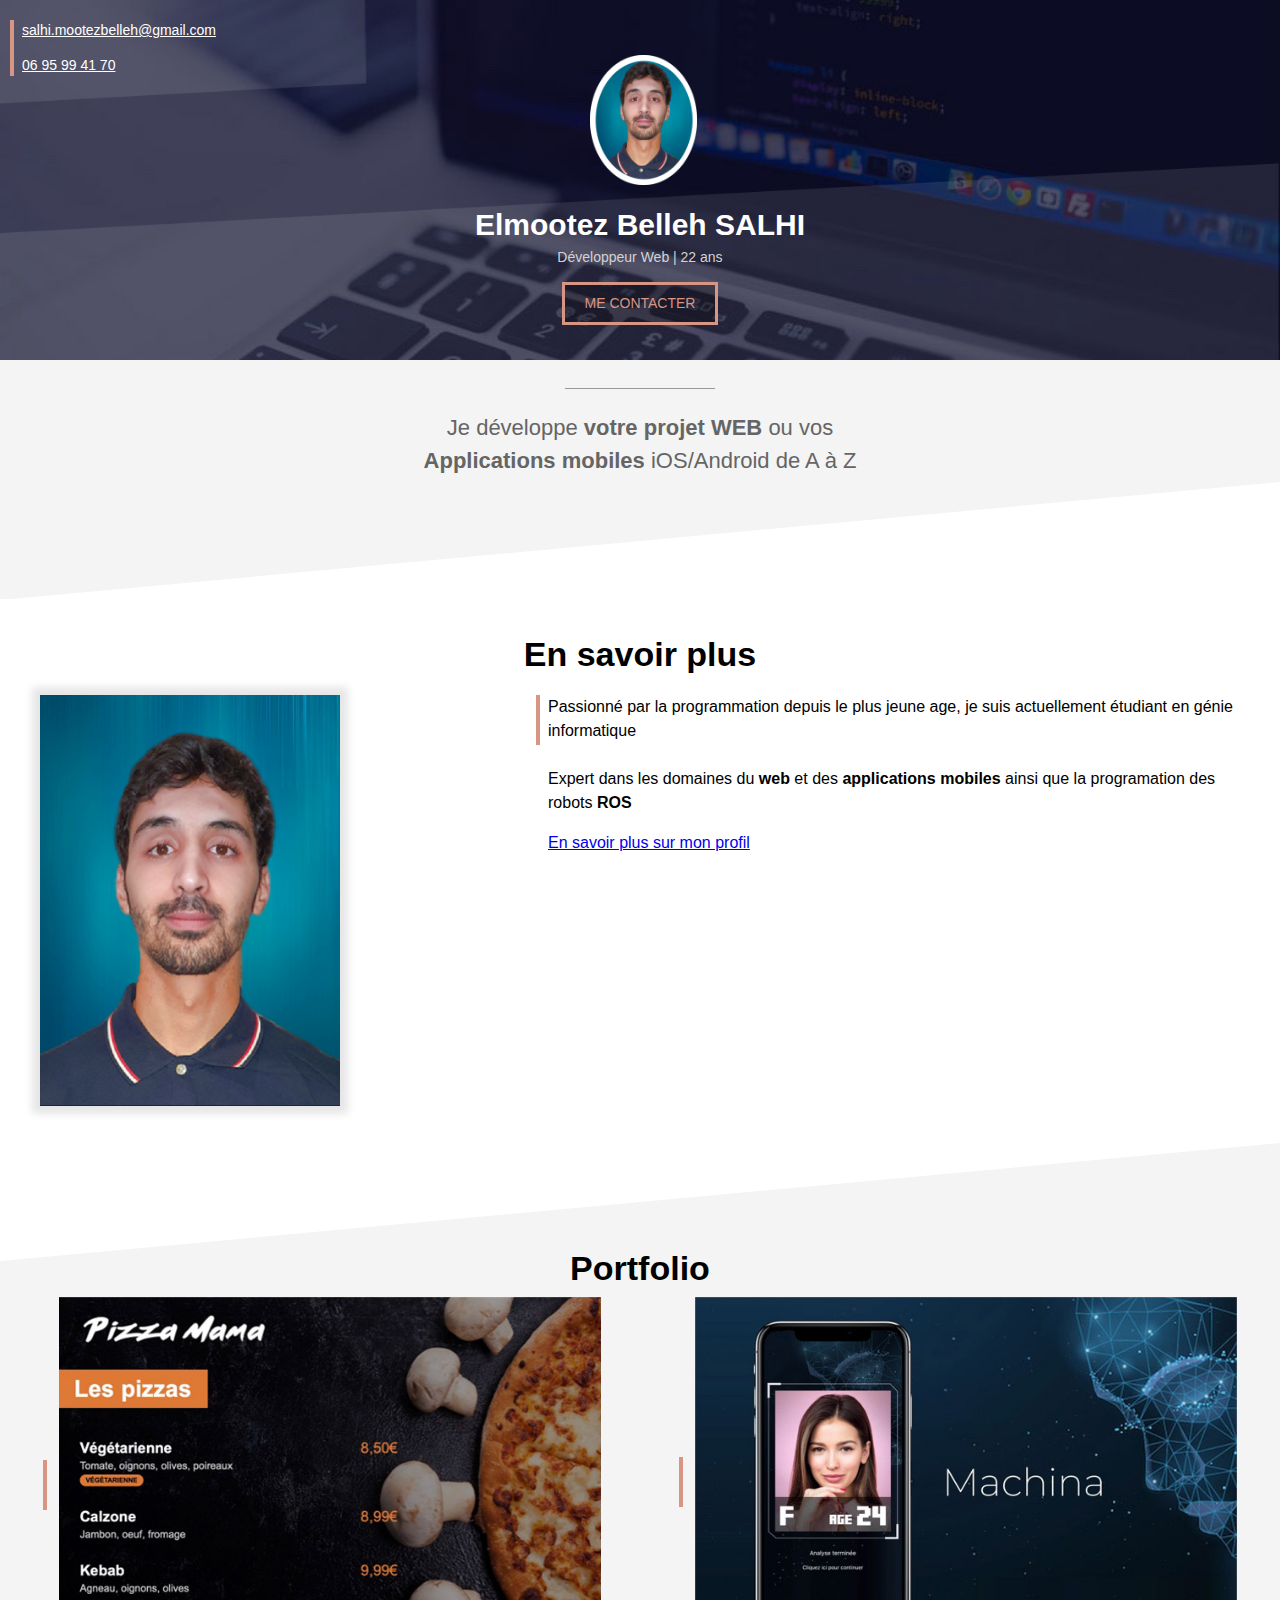
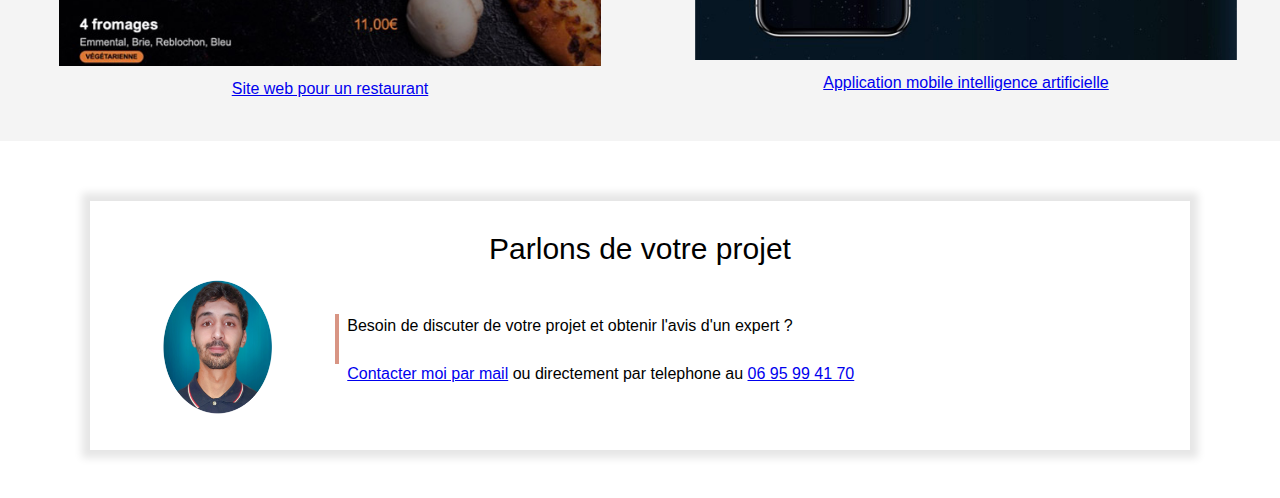
==== index.html @ 78a0b175 "Add files via upload" ====
<!DOCTYPE html>
<html lang="fr">
<head>
    <meta charset="UTF-8">
    <meta http-equiv="X-UA-Compatible" content="IE=edge">
    <meta name="viewport" content="width=device-width, initial-scale=1.0">
    <title>Salhi Elmootez Belleh</title>
    <link rel="stylesheet" href="style.css">
</head>
<body>
    <div class="contenue">

        <!-- COUVERTURE -->
            <div class="cover">
                    <img class="cover-profile" src="2.5.6.png">
                    <h1>Elmootez Belleh SALHI</h1>
                    <p>Développeur Web | 22 ans</p>
                    <div style="text-align: center;">       
                        <a class="contact-button" href="mailto:salhi.mootezbelleh@gmail.com?subject=Contact%20depuis%20elmootez-belleh_salhi.com">ME CONTACTER</a>
                    </div>
                    <div class="cover-contact">
                        <p><a href="mailto:salhi.mootezbelleh@gmail.com?subject=Contact%20depuis%20elmootez-belleh_salhi.com">salhi.mootezbelleh@gmail.com</a></p>
                        <p><a href="tel:+33695994170">06 95 99 41 70</a></p>
                    </div>
            </div>

            <!--SECTION GRISE 1-->
            <div class="section section-grise1">
                <div class="separateur"></div>
                <p>Je développe <b>votre projet WEB</b> ou vos <b>Applications mobiles</b> iOS/Android de A à Z</p>
            </div>
            <!--SECTION BLANCHE-->
            <div class="section">
                    <h2 style="padding-bottom: 15px;">En savoir plus</h2>
                    <img src="2.png" class="col-contenu"/>
                    <div class="col-contenu float-right">
                            <div class="texte-avec-ligne-verticale">
                                    <p class="texte-avec-ligne-verticale" style="color: black;">Passionné par la programmation depuis le plus jeune age, je suis actuellement étudiant en génie informatique <br><br> Expert dans les domaines du <b>web</b> et des <b>applications mobiles</b> ainsi que la programation des robots <b>ROS</b>
                                    </p>
                                    <a href="https://www.linkedin.com/in/elmootez-belleh-salhi-8235521b0" target="_blank">En savoir plus sur mon profil</a>
                            </div>
                        
                    </div>

            </div>
            <!--SECTION GRISE 2-->
            <div class="section section-grise2">
                    <h2>Portfolio</h2>
                    <table class="col-portfolio" style="display: inline-block;">
                        <tr>
                            <td><div class="barre-verticale"></div></td>
                            <td style="width: 100%;"><a href="portfolio-site-restaurant.html"><img style="width: 100%;" src="project1small.jpg"></a></td>
                        </tr>
                        <tr>
                            <td></td>
                            <td align="center"><a href="portfolio-site-restaurant.html">Site web pour un restaurant</a></td>
                        </tr>
                        
                        <table class="float-right col-portfolio">
                            <tr>
                                <td><div class="barre-verticale"></div></td>
                                <td style="width: 100%;"><a href="portfolio-application-mobile.html"><img style="width: 100%;" src="project2small.jpg"></a></td>
                            </tr>
                            <tr>
                                <td></td>
                                <td align="center"><a href="portfolio-application-mobile.html">Application mobile intelligence artificielle</a></td>
                            </tr>

                    </table>        
                    
            </div>
        <!--SECTION BLANCHE-->
            <iframe src="contact-frame.html" scrolling="no"/>
    </div>
    
</body>
</html>
---- style.css ----
*{
    box-sizing: border-box;
}

:root{
    --color1:#D89584;
    --color2:#F4F4F4;
}
body{
    margin: 0;
    font-family: Arial;
    line-height: 1.5;

}
div.contenue{
    min-width: none;

}
iframe{
    width: 100%;
    border: none;
    height: 350px; ;

}
div.cover{
    background: url(cover_overlay.png ) no-repeat center/100% 100%,url(cover.jpg)no-repeat center/cover;
    height: 360px;
    position: relative;
    margin-bottom: 0px;
}
img.cover-profile{
    height: 130px;
    position: relative;
    left: 50%;
    margin-left: -50px;
    margin-top: 55px;
}
h1{
    color: white;
    text-align: center;
    font-size: 30px;
    min-width: 350px;
    margin-top: 10px;
    margin-bottom: 0px;

}
div.cover p{
    color:lightgray ;
    text-align: center;
    margin-top: 0px;
    font-size: 14px;
    
}

div.cover-contact{
    /*background-color: #FF000080;*/
    position: absolute;
    top: 20px;
    left: 10px;
    border-left: 4px solid var(--color1);
    padding-left: 8px;

}
div.cover-contact p{
    text-align: left;
    margin-top: 0px;
    margin-bottom: 0px;
}
div.cover-contact p:first-child{
    margin-bottom: 14px;
}
div.cover-contact *{
    color: white;
    font-size: 14px;
}
a.contact-button{
    color: var(--color1);
    border:3px solid var(--color1) ;
    padding: 8px 20px;
    text-decoration: none;
    background-color: #00000040;
    display: inline-block;
    margin-top: 0px;
    font-size: 14px;
    margin-bottom: 33px;


}
a.contact-button:hover {
    color: white;
    border: 3px solid white;

}
.section{
    padding-left: 40px;
    padding-right: 40px;
    padding-top: 30px;
    padding-bottom: 30px;
    overflow: auto;

}
div.section-grise1{
    background: url(triangle2white.svg) no-repeat center bottom -1px/100%;
    background-color: var(--color2);
    padding-bottom: 100px;
}
div.section-grise1 p{
    font-size: 22px;
    color: #656565;
    text-align: center;
    max-width: 450px;
    min-width: 437px;
    margin-left: auto;
    margin-right:auto ;
    line-height: 1.5;
    
}
div.section-grise2{
    background: url(triangle1white.svg) no-repeat center top/100%;
    background-color: var(--color2);
    padding-top: 100px;
}
h2{
    text-align: center;
    font-size: 34px;
    margin-top: 0px;
    margin-bottom: 0px;
}
div.separateur{
    background-color: #979797;
    height: 1px;
    width: 150px;
    margin-top: -2px;
    margin-bottom: 13px;
    position: relative;
    left: 50%;
    margin-left: -75px;

}
img.col-contenu{
    width: 40%;
    box-shadow: 0px 0px 8px 8px rgba(0, 0 , 0 , 0.1);
    max-width: 300px;
}

div.col-contenu{
    width: 60%;
    padding-left: 16px;
}
.float-right{
    float: right;

}

div.texte-avec-ligne-verticale{
    border-left: 4px solid var(--color1);
    padding-left: 8px;
    height: 50px;
    display: inline-block;

}
div.texte-avec-ligne-verticale p{
    margin-top: 0px;
    text-align: left;
    color: black;
}

div.barre-verticale{
    height: 50px;
    width: 4px;
    background-color: var(--color1);
    margin-right: 8px;

}
.col-portfolio{
    width: 47%;

}
div.frame{
    margin: 30px 50px;
    padding: 20px 30px;
    background-color: white;
    box-shadow: 0px 0px 8px 8px rgba(0, 0 , 0 , 0.1);

}
div.frame img{
   width: 120px;
}

p.frame-title{
    color: black;
    font-size: 30px;
    margin-top: 5px;
    margin-bottom: 0px;
    text-align: center;
}

/*---- PORTFOLIO -----*/
.portfolio-header{
background: url(header.jpg ) no-repeat center/100% 100%;
height: 90px;
position: relative;
margin-bottom: 0px;
}
div.separateur-2{
    background-color: #979797;
    height: 1px;
    width: 150px;
    margin-top: 10px;
    margin-bottom: 13px;
    position: relative;
    left: 50%;
    margin-left: -75px;

}
.portfolio-header-title{
color: white;    
font-size: 26px;
font-weight: bold;
padding-top: 4px;
padding-left: 8px;
}
div.portfolio h1{
    color: black;
    font-size:46px;
    margin-top: -18px;
    text-align: center;
    line-height: 1;

}
div.portfolio h2{
    color: black;
    font-size:26px;
    text-align: center;
    font-weight: normal;
}
a.portfolio-back{
    color: var(--color1);
    margin-left: -10px;
}
img.portfolio{
    width: 70%;
    max-width: 473.3px;
}
a.contact-button-portfolio{
    position: absolute;
    right: 12px;
    top: 20px;

}
.display-mobile{
    display: none;
}


/* Responsive design : mobile */ 

@media only screen and (max-width: 767px) {

    img.cover-profile{
        height: 110px;
        margin-top: 75px;
    }
    h1{
        font-size: 26px;
        margin-top: 6px;
        margin-bottom: 0px;
    
    }
    div.cover p{
        margin-top: 2px;
        font-size: 13px;
        
    }
    .section{
        padding-left: 20px;
        padding-right: 20px;
        
    
    }
    div.section-grise1{
        padding-bottom: 40px;
    }
    div.section-grise1 p{
        font-size: 20px;
        text-align: center;
        min-width: 60px;
    }
    h2{
        font-size: 30px;
    }
    img.col-contenu{
        width: 100%;
        max-width: 200px;
        margin-bottom: 10px;
    }
    
    div.col-contenu{
        width: 100%;
        padding-left: 0px;
    }
    .col-portfolio{
        width: 100%;
        margin-bottom: 20px;
    }
    div.frame{
        margin: 0px 0px;
        padding: 0px 0px;
        background-color: white;
        box-shadow: none;
    }
    div.frame img{
        width: 90px;
     }
    .portfolio-header-title{
        font-size: 19px;
        padding-left: 4px;
        padding-top: 8px;
    }
    a.contact-button{
        padding: 4px 8px;
        text-decoration: none;
        font-size: 12px;
        margin-top: 8px;
        margin-left: 5px;
    }
    div.portfolio h1{
        font-size:40px;

    
    }
    div.portfolio h2{
        font-size:22px;

    }
    img.portfolio{
        width: 100%;
        max-width: 473.3px;
    }
    div.separateur{
        margin-top: 9px;
        position: relative;
        left: 50%;
        margin-left: -75px;
    
    }
    .display-mobile{
        display: block;
    }
    div.contenue{
        min-width: 363px;
    
    }


 
  }
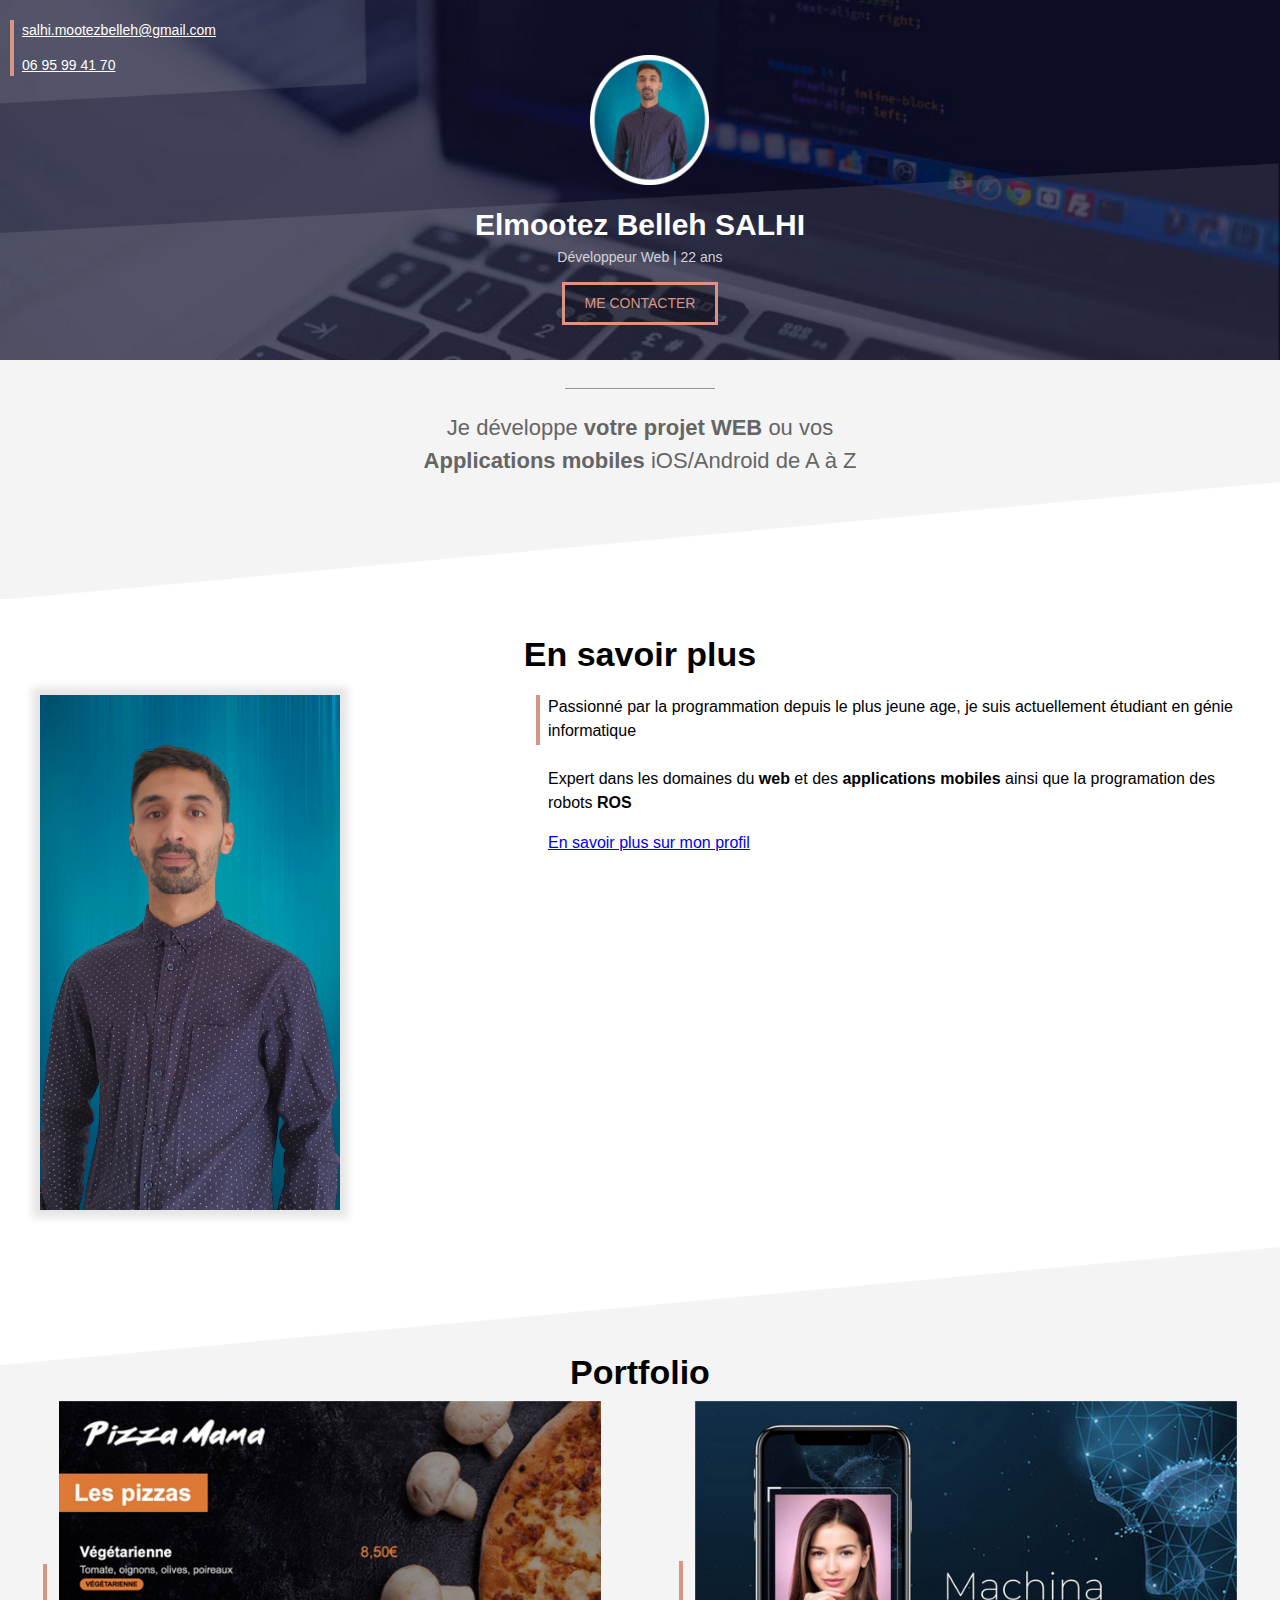
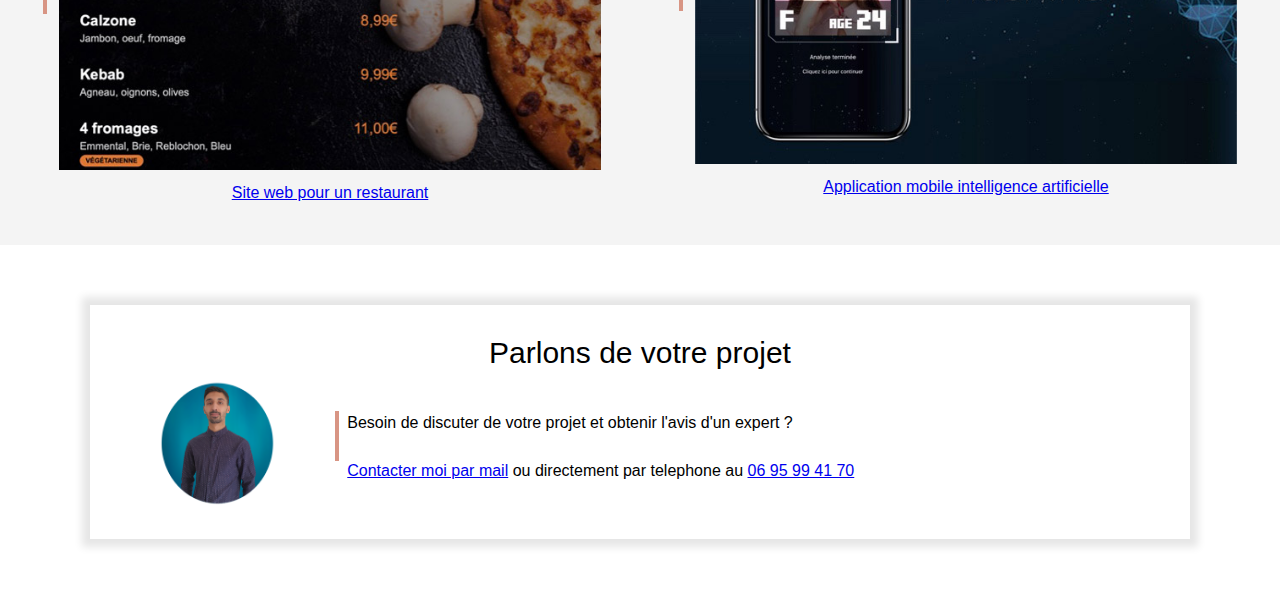
==== commit eee67495: "Add files via upload" ====
--- a/index.html
+++ b/index.html
@@ -12,7 +12,7 @@
 
         <!-- COUVERTURE -->
             <div class="cover">
-                    <img class="cover-profile" src="2.5.6.png">
+                    <img class="cover-profile" src="photo_de_profile-5.png">
                     <h1>Elmootez Belleh SALHI</h1>
                     <p>Développeur Web | 22 ans</p>
                     <div style="text-align: center;">       
@@ -32,7 +32,7 @@
             <!--SECTION BLANCHE-->
             <div class="section">
                     <h2 style="padding-bottom: 15px;">En savoir plus</h2>
-                    <img src="2.png" class="col-contenu"/>
+                    <img src="Originale.png" class="col-contenu"/>
                     <div class="col-contenu float-right">
                             <div class="texte-avec-ligne-verticale">
                                     <p class="texte-avec-ligne-verticale" style="color: black;">Passionné par la programmation depuis le plus jeune age, je suis actuellement étudiant en génie informatique <br><br> Expert dans les domaines du <b>web</b> et des <b>applications mobiles</b> ainsi que la programation des robots <b>ROS</b>
